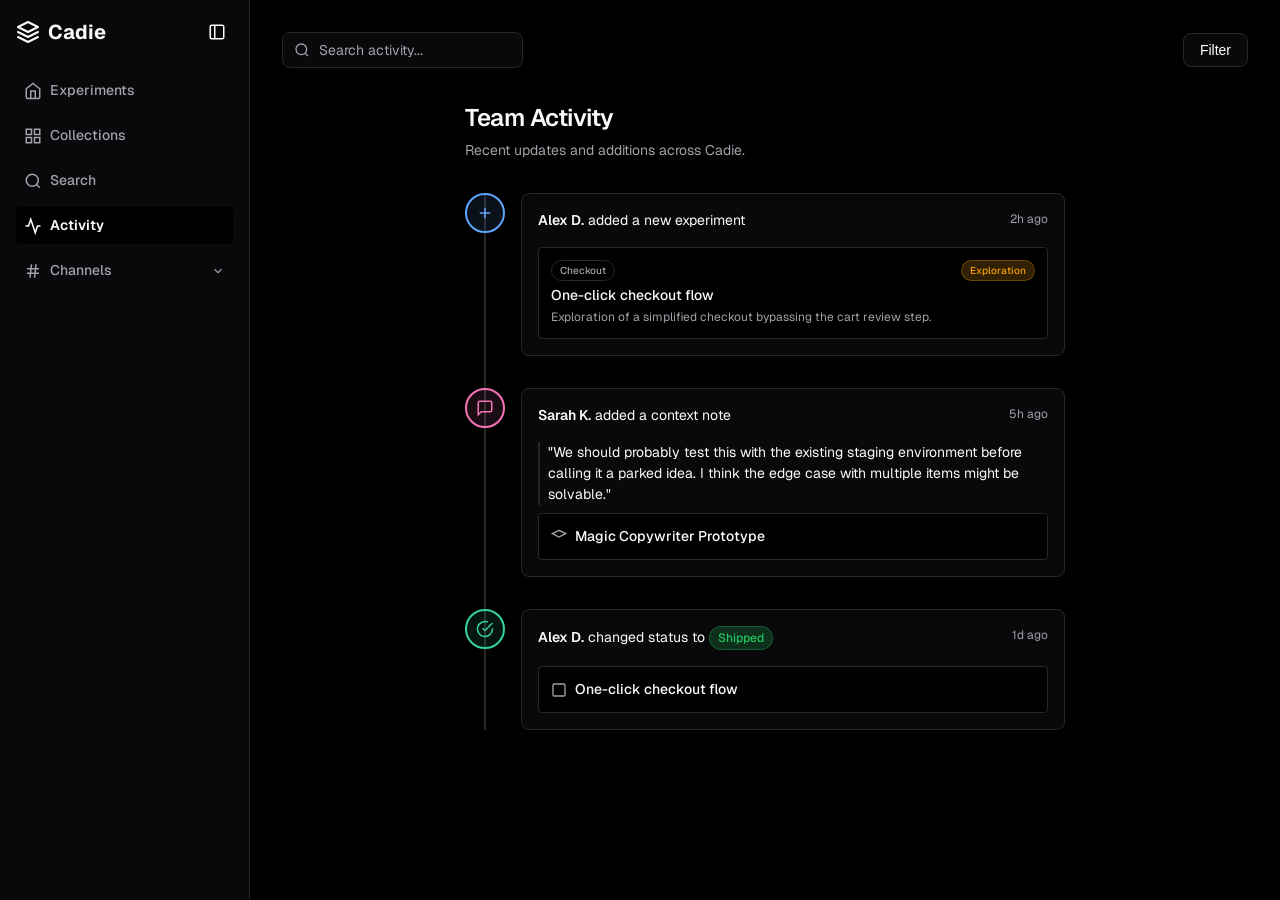
==== activity.html @ 3b946e6b "just a preview" ====
<!DOCTYPE html>
<html lang="en">
<head>
  <meta charset="UTF-8">
  <meta name="viewport" content="width=device-width, initial-scale=1.0">
  <title>Activity - Cadie</title>
  <link rel="stylesheet" href="style.css">
  <style>
    .activity-feed {
      max-width: 600px;
      margin: 0 auto;
      margin-top: var(--space-8);
      position: relative;
    }
    .activity-feed::before {
      content: '';
      position: absolute;
      top: 0;
      bottom: 0;
      left: 19px;
      width: 2px;
      background-color: var(--border);
      z-index: 0;
    }
    .activity-item {
      position: relative;
      display: flex;
      gap: var(--space-4);
      margin-bottom: var(--space-8);
      z-index: 1;
    }
    .activity-icon {
      width: 40px;
      height: 40px;
      border-radius: 50%;
      background-color: var(--surface);
      border: 2px solid var(--border);
      display: flex;
      align-items: center;
      justify-content: center;
      flex-shrink: 0;
      color: var(--text-muted);
    }
    .activity-icon.icon-new { color: #60a5fa; border-color: #60a5fa; background: rgba(96, 165, 250, 0.1); }
    .activity-icon.icon-comment { color: #f472b6; border-color: #f472b6; background: rgba(244, 114, 182, 0.1); }
    .activity-icon.icon-status { color: #34d399; border-color: #34d399; background: rgba(52, 211, 153, 0.1); }
    
    .activity-content {
      background-color: var(--surface);
      border: 1px solid var(--border);
      border-radius: var(--radius-md);
      padding: var(--space-4);
      flex: 1;
    }
    .activity-header {
      font-size: 14px;
      margin-bottom: var(--space-2);
    }
    .activity-header b {
      color: var(--text);
      font-weight: 600;
    }
    .activity-time {
      font-size: 12px;
      color: var(--text-muted);
    }
    .activity-card-preview {
      background-color: var(--bg);
      border: 1px solid var(--border);
      border-radius: var(--radius-sm);
      padding: var(--space-3);
      margin-top: var(--space-2);
      cursor: pointer;
      transition: border-color 0.2s;
    }
    .activity-card-preview:hover {
      border-color: var(--primary);
    }
    .activity-card-title {
      font-weight: 500;
      font-size: 14px;
      margin-bottom: 2px;
    }
  </style>
</head>
<body>
  
    <!-- Sidebar -->
  <aside class="sidebar" id="app-sidebar">
    <div class="brand-header">
      <div class="brand" style="margin-bottom: 0;">
        <svg width="24" height="24" viewBox="0 0 24 24" fill="none" stroke="currentColor" stroke-width="2" stroke-linecap="round" stroke-linejoin="round"><path d="M12 2L2 7l10 5 10-5-10-5zM2 17l10 5 10-5M2 12l10 5 10-5"/></svg>
        <span>Cadie</span>
      </div>
      <button class="btn btn-ghost" id="toggle-sidebar-btn" style="padding: 4px; height: 32px; width: 32px; display: flex; align-items: center; justify-content: center;">
        <svg width="18" height="18" viewBox="0 0 24 24" fill="none" stroke="currentColor" stroke-width="2"><rect x="3" y="3" width="18" height="18" rx="2" ry="2"/><line x1="9" y1="3" x2="9" y2="21"/></svg>
      </button>
    </div>
    
    <nav class="flex-col gap-2" style="width: 100%;">
      <a href="index.html" class="nav-link ">
        <svg width="18" height="18" viewBox="0 0 24 24" fill="none" stroke="currentColor" stroke-width="2"><path d="M3 9l9-7 9 7v11a2 2 0 0 1-2 2H5a2 2 0 0 1-2-2z"/><polyline points="9 22 9 12 15 12 15 22"/></svg>
        <span>Experiments</span>
      </a>
      <a href="collections.html" class="nav-link ">
        <svg width="18" height="18" viewBox="0 0 24 24" fill="none" stroke="currentColor" stroke-width="2"><rect x="3" y="3" width="7" height="7"/><rect x="14" y="3" width="7" height="7"/><rect x="14" y="14" width="7" height="7"/><rect x="3" y="14" width="7" height="7"/></svg>
        <span>Collections</span>
      </a>
      <a href="search.html" class="nav-link ">
        <svg width="18" height="18" viewBox="0 0 24 24" fill="none" stroke="currentColor" stroke-width="2"><circle cx="11" cy="11" r="8"/><line x1="21" y1="21" x2="16.65" y2="16.65"/></svg>
        <span>Search</span>
      </a>
      <a href="activity.html" class="nav-link active">
        <svg width="18" height="18" viewBox="0 0 24 24" fill="none" stroke="currentColor" stroke-width="2"><polyline points="22 12 18 12 15 21 9 3 6 12 2 12"/></svg>
        <span>Activity</span>
      </a>
      
      <!-- Channels Dropdown -->
      <div class="nav-dropdown">
        <a href="#" class="nav-link " id="channels-dropdown-btn">
          <svg width="18" height="18" viewBox="0 0 24 24" fill="none" stroke="currentColor" stroke-width="2"><line x1="4" y1="9" x2="20" y2="9"/><line x1="4" y1="15" x2="20" y2="15"/><line x1="10" y1="3" x2="8" y2="21"/><line x1="16" y1="3" x2="14" y2="21"/></svg>
          <span>Channels</span>
          <svg class="chevron" width="14" height="14" viewBox="0 0 24 24" fill="none" stroke="currentColor" stroke-width="2" style="margin-left: auto; transition: transform 0.2s;"><polyline points="6 9 12 15 18 9"/></svg>
        </a>
        <div class="dropdown-content" id="channels-dropdown-content" style="display: none; flex-direction: column; padding-left: 28px; gap: 2px; margin-top: 4px;">
          <div class="text-xs text-muted" style="margin-top: 8px; margin-bottom: 4px; text-transform: uppercase;">Core Product</div>
          <a href="collections-hybrid.html" class="nav-link" style="font-size: 13px; padding: 4px 8px;"><span># Checkout</span></a>
          <a href="collections-hybrid.html" class="nav-link" style="font-size: 13px; padding: 4px 8px;"><span># Onboarding</span></a>
          <a href="collections-hybrid.html" class="nav-link" style="font-size: 13px; padding: 4px 8px;"><span># Core UI</span></a>
          <div class="text-xs text-muted" style="margin-top: 8px; margin-bottom: 4px; text-transform: uppercase;">Innovation</div>
          <a href="collections-hybrid.html" class="nav-link" style="font-size: 13px; padding: 4px 8px;"><span># AI Features</span></a>
          <div class="text-xs text-muted" style="margin-top: 8px; margin-bottom: 4px; text-transform: uppercase;">Growth</div>
          <a href="collections-hybrid.html" class="nav-link" style="font-size: 13px; padding: 4px 8px;"><span># Growth</span></a>
          <a href="collections-hybrid.html" class="nav-link" style="font-size: 13px; padding: 4px 8px;"><span># Retention</span></a>
        </div>
      </div>
    </nav>
  </aside>

  <!-- Main Content -->
  <main class="main-content">
    <header class="header">
      <div class="search-bar">
        <svg width="16" height="16" viewBox="0 0 24 24" fill="none" stroke="currentColor" stroke-width="2"><circle cx="11" cy="11" r="8"/><line x1="21" y1="21" x2="16.65" y2="16.65"/></svg>
        <input type="text" class="input" placeholder="Search activity...">
      </div>
      <div class="flex gap-2">
        <button class="btn btn-outline">Filter</button>
      </div>
    </header>

    <div class="flex items-center justify-between" style="max-width: 600px; margin: 0 auto; margin-bottom: var(--space-6);">
      <div>
        <h1 class="text-2xl" style="font-size: 24px;">Team Activity</h1>
        <p class="text-muted text-sm" style="margin-top: 4px;">Recent updates and additions across Cadie.</p>
      </div>
    </div>

    <div class="activity-feed">
      
      <!-- Activity 1 -->
      <div class="activity-item">
        <div class="activity-icon icon-new">
          <svg width="18" height="18" viewBox="0 0 24 24" fill="none" stroke="currentColor" stroke-width="2"><line x1="12" y1="5" x2="12" y2="19"/><line x1="5" y1="12" x2="19" y2="12"/></svg>
        </div>
        <div class="activity-content">
          <div class="flex justify-between items-start">
            <div class="activity-header">
              <b>Alex D.</b> added a new experiment
            </div>
            <span class="activity-time">2h ago</span>
          </div>
          <div class="activity-card-preview" onclick="window.location.href='experiment.html'">
            <div class="flex items-center justify-between" style="margin-bottom: 4px;">
              <span class="badge" style="font-size: 10px;">Checkout</span>
              <span class="badge badge-warning" style="font-size: 10px;">Exploration</span>
            </div>
            <div class="activity-card-title">One-click checkout flow</div>
            <div class="text-xs text-muted">Exploration of a simplified checkout bypassing the cart review step.</div>
          </div>
        </div>
      </div>

      <!-- Activity 2 -->
      <div class="activity-item">
        <div class="activity-icon icon-comment">
          <svg width="18" height="18" viewBox="0 0 24 24" fill="none" stroke="currentColor" stroke-width="2"><path d="M21 15a2 2 0 0 1-2 2H7l-4 4V5a2 2 0 0 1 2-2h14a2 2 0 0 1 2 2z"/></svg>
        </div>
        <div class="activity-content">
          <div class="flex justify-between items-start">
            <div class="activity-header">
              <b>Sarah K.</b> added a context note
            </div>
            <span class="activity-time">5h ago</span>
          </div>
          <p class="text-sm" style="margin: 8px 0; padding-left: 8px; border-left: 2px solid var(--border);">
            "We should probably test this with the existing staging environment before calling it a parked idea. I think the edge case with multiple items might be solvable."
          </p>
          <div class="activity-card-preview" style="display:flex; align-items:center; gap: 8px;" onclick="window.location.href='experiment.html'">
            <svg width="16" height="16" viewBox="0 0 24 24" fill="none" stroke="currentColor" stroke-width="2" class="text-muted"><polygon points="12 2 2 7 12 12 22 7 12 2"/></svg>
            <span class="activity-card-title" style="margin:0;">Magic Copywriter Prototype</span>
          </div>
        </div>
      </div>

      <!-- Activity 3 -->
      <div class="activity-item">
        <div class="activity-icon icon-status">
          <svg width="18" height="18" viewBox="0 0 24 24" fill="none" stroke="currentColor" stroke-width="2"><path d="M22 11.08V12a10 10 0 1 1-5.93-9.14"/><polyline points="22 4 12 14.01 9 11.01"/></svg>
        </div>
        <div class="activity-content">
          <div class="flex justify-between items-start">
            <div class="activity-header">
              <b>Alex D.</b> changed status to <span class="badge badge-success">Shipped</span>
            </div>
            <span class="activity-time">1d ago</span>
          </div>
          <div class="activity-card-preview" style="display:flex; align-items:center; gap: 8px;" onclick="window.location.href='experiment.html'">
            <svg width="16" height="16" viewBox="0 0 24 24" fill="none" stroke="currentColor" stroke-width="2" class="text-muted"><rect x="3" y="3" width="18" height="18" rx="2" ry="2"/></svg>
            <span class="activity-card-title" style="margin:0;">One-click checkout flow</span>
          </div>
        </div>
      </div>

    </div>
  </main>

  <script src="app.js"></script>
</body>
</html>
---- style.css ----
@import url('https://fonts.googleapis.com/css2?family=Fira+Code&family=Geist:wght@100..900&display=swap');

:root {
  --primary: #FFFFFF;
  --secondary: #A1A1AA;
  --success: #22C55E;
  --warning: #F59E0B;
  --danger: #EF4444;
  --surface: #09090B;
  --text: #FAFAFA;
  --text-muted: #A1A1AA;
  --bg: #000000;
  --border: #27272A;
  --ring: rgba(255,255,255,0.2);
  
  --radius-sm: 4px;
  --radius-md: 8px;
  --radius-lg: 12px;
  
  --space-1: 4px;
  --space-2: 8px;
  --space-3: 12px;
  --space-4: 16px;
  --space-6: 24px;
  --space-8: 32px;

  --font-sans: 'Geist', sans-serif;
  --font-mono: 'Fira Code', monospace;
}

* {
  box-sizing: border-box;
  margin: 0;
  padding: 0;
}

body {
  font-family: var(--font-sans);
  color: var(--text);
  background-color: var(--bg);
  line-height: 1.5;
  -webkit-font-smoothing: antialiased;
  display: flex;
  height: 100vh;
  overflow: hidden;
}

h1, h2, h3, h4, h5, h6 {
  font-weight: 600;
  letter-spacing: -0.02em;
}

a {
  color: inherit;
  text-decoration: none;
}

/* Utilities */
.text-muted { color: var(--text-muted); }
.text-sm { font-size: 14px; }
.text-xs { font-size: 12px; }
.font-medium { font-weight: 500; }
.font-mono { font-family: var(--font-mono); }
.flex { display: flex; }
.flex-col { display: flex; flex-direction: column; }
.items-center { align-items: center; }
.justify-between { justify-content: space-between; }
.gap-2 { gap: var(--space-2); }
.gap-4 { gap: var(--space-4); }
.gap-6 { gap: var(--space-6); }
.w-full { width: 100%; }

/* Layout */
.sidebar {
  width: 250px;
  background-color: var(--surface);
  border-right: 1px solid var(--border);
  display: flex;
  flex-direction: column;
  padding: var(--space-4);
  transition: width 0.2s ease, padding 0.2s ease;
  flex-shrink: 0;
  z-index: 100;
}

.brand-header {
  display: flex;
  justify-content: space-between;
  align-items: center;
  margin-bottom: var(--space-6);
}

.sidebar.collapsed {
  width: 72px;
  padding: var(--space-4) var(--space-2);
}

.sidebar.collapsed .brand span {
  display: none;
}

.sidebar.collapsed .brand-header {
  flex-direction: column;
  gap: var(--space-4);
  align-items: center;
}

.sidebar.collapsed .nav-link span,
.sidebar.collapsed .chevron,
.sidebar.collapsed .nav-dropdown .dropdown-content {
  display: none !important;
}

.sidebar.collapsed .nav-link {
  justify-content: center;
  padding: var(--space-3);
  width: 48px;
  margin: 0 auto;
}

.sidebar.collapsed .nav-link svg {
  margin-right: 0 !important;
}

.main-content {
  flex: 1;
  overflow-y: auto;
  padding: var(--space-8);
}

/* Components: Buttons */
.btn {
  display: inline-flex;
  align-items: center;
  justify-content: center;
  padding: var(--space-2) var(--space-4);
  font-size: 14px;
  font-weight: 500;
  border-radius: var(--radius-md);
  cursor: pointer;
  transition: all 0.2s ease;
  border: 1px solid transparent;
  white-space: nowrap;
}

.btn:focus-visible {
  outline: none;
  box-shadow: 0 0 0 2px var(--surface), 0 0 0 4px var(--primary);
}

.btn-primary {
  background-color: var(--primary);
  color: var(--surface);
}

.btn-primary:hover {
  background-color: #e5e5e5;
}

.btn-outline {
  background-color: var(--surface);
  color: var(--primary);
  border-color: var(--border);
}

.btn-outline:hover {
  background-color: var(--bg);
}

.btn-ghost {
  background-color: transparent;
  color: var(--text);
}

.btn-ghost:hover {
  background-color: var(--bg);
}

/* Sidebar Navigation */
.brand {
  font-size: 20px;
  font-weight: 700;
  margin-bottom: var(--space-6);
  display: flex;
  align-items: center;
  gap: var(--space-2);
}

.nav-link {
  display: flex;
  align-items: center;
  gap: var(--space-2);
  padding: var(--space-2);
  border-radius: var(--radius-sm);
  color: var(--text-muted);
  font-weight: 500;
  font-size: 14px;
  transition: background 0.2s, color 0.2s;
}

.nav-link:hover {
  background-color: var(--bg);
  color: var(--text);
}

.nav-link.active {
  background-color: var(--bg);
  color: var(--primary);
  font-weight: 600;
}

/* Inputs */
.input {
  display: flex;
  width: 100%;
  border-radius: var(--radius-md);
  border: 1px solid var(--border);
  background-color: var(--surface);
  color: var(--text);
  padding: var(--space-2) var(--space-3);
  font-size: 14px;
  transition: border-color 0.2s;
  font-family: var(--font-sans);
}

.input::placeholder {
  color: var(--text-muted);
}

.input:focus {
  outline: none;
  border-color: var(--primary);
  box-shadow: 0 0 0 1px var(--primary);
}

.search-bar {
  position: relative;
  max-width: 400px;
}

.search-bar svg {
  position: absolute;
  left: 12px;
  top: 50%;
  transform: translateY(-50%);
  color: var(--text-muted);
}

.search-bar .input {
  padding-left: 36px;
}

/* Cards (Experiments) */
.card {
  background-color: var(--surface);
  border: 1px solid var(--border);
  border-radius: var(--radius-md);
  overflow: hidden;
  transition: box-shadow 0.2s, border-color 0.2s;
  cursor: pointer;
}

.card:hover {
  box-shadow: 0 4px 12px rgba(0,0,0,0.05);
  border-color: #d1d5db;
}

.card-image {
  width: 100%;
  height: 160px;
  background-color: var(--bg);
  object-fit: cover;
  border-bottom: 1px solid var(--border);
}

.card-content {
  padding: var(--space-4);
}

.card-title {
  font-size: 16px;
  font-weight: 600;
  margin-bottom: var(--space-1);
}

.card-desc {
  font-size: 14px;
  color: var(--text-muted);
  display: -webkit-box;
  -webkit-line-clamp: 2;
  -webkit-box-orient: vertical;
  overflow: hidden;
}

.badge {
  display: inline-flex;
  align-items: center;
  padding: 2px 8px;
  border-radius: 999px;
  font-size: 12px;
  font-weight: 500;
  background-color: var(--bg);
  color: var(--text-muted);
  border: 1px solid var(--border);
}

.badge-success { background-color: rgba(34, 197, 94, 0.2); color: var(--success); border-color: rgba(34, 197, 94, 0.3); }
.badge-warning { background-color: rgba(245, 158, 11, 0.2); color: var(--warning); border-color: rgba(245, 158, 11, 0.3); }
.badge-danger { background-color: rgba(239, 68, 68, 0.2); color: var(--danger); border-color: rgba(239, 68, 68, 0.3); }

.grid {
  display: grid;
  grid-template-columns: repeat(auto-fill, minmax(280px, 1fr));
  gap: var(--space-6);
}

/* Header */
.header {
  display: flex;
  justify-content: space-between;
  align-items: center;
  margin-bottom: var(--space-8);
}

/* Modal */
.modal-overlay {
  position: fixed;
  inset: 0;
  background-color: rgba(0,0,0,0.4);
  backdrop-filter: blur(2px);
  display: flex;
  align-items: center;
  justify-content: center;
  z-index: 50;
  opacity: 0;
  pointer-events: none;
  transition: opacity 0.2s ease;
}

.modal-overlay.active {
  opacity: 1;
  pointer-events: auto;
}

.modal-content {
  background-color: var(--surface);
  border-radius: var(--radius-lg);
  border: 1px solid var(--border);
  width: 100%;
  max-width: 500px;
  padding: var(--space-6);
  box-shadow: 0 10px 25px rgba(0,0,0,0.1);
  transform: translateY(10px) scale(0.98);
  transition: transform 0.2s ease;
}

.modal-overlay.active .modal-content {
  transform: translateY(0) scale(1);
}

.modal-header {
  display: flex;
  justify-content: space-between;
  align-items: center;
  margin-bottom: var(--space-4);
}

.modal-title {
  font-size: 18px;
  font-weight: 600;
}

.form-group {
  margin-bottom: var(--space-4);
}

.form-label {
  display: block;
  font-size: 14px;
  font-weight: 500;
  margin-bottom: var(--space-2);
}

textarea.input {
  min-height: 80px;
  resize: vertical;
}

/* Experiment Detail Specific */
.detail-header {
  margin-bottom: var(--space-6);
  padding-bottom: var(--space-6);
  border-bottom: 1px solid var(--border);
}

.detail-title {
  font-size: 32px;
  font-weight: 700;
  margin-bottom: var(--space-2);
}

.detail-meta {
  display: flex;
  gap: var(--space-4);
  align-items: center;
  color: var(--text-muted);
  font-size: 14px;
}

.content-section {
  margin-bottom: var(--space-8);
}

.content-section h2 {
  font-size: 20px;
  margin-bottom: var(--space-4);
  display: flex;
  align-items: center;
  gap: var(--space-2);
}

.artifact-box {
  background-color: var(--bg);
  border: 1px dashed var(--border);
  border-radius: var(--radius-md);
  padding: var(--space-8);
  display: flex;
  flex-direction: column;
  align-items: center;
  justify-content: center;
  color: var(--text-muted);
  gap: var(--space-2);
}

.artifact-box img {
  max-width: 100%;
  border-radius: var(--radius-sm);
  border: 1px solid var(--border);
}

.timeline {
  border-left: 2px solid var(--border);
  padding-left: var(--space-4);
  margin-left: var(--space-2);
  display: flex;
  flex-direction: column;
  gap: var(--space-4);
}

.timeline-item {
  position: relative;
}

.timeline-item::before {
  content: '';
  position: absolute;
  left: calc(var(--space-4) * -1 - 6px);
  top: 6px;
  width: 10px;
  height: 10px;
  border-radius: 50%;
  background-color: var(--primary);
  border: 2px solid var(--surface);
}

.back-link {
  display: inline-flex;
  align-items: center;
  gap: var(--space-2);
  color: var(--text-muted);
  font-size: 14px;
  margin-bottom: var(--space-6);
  transition: color 0.2s;
}

.back-link:hover {
  color: var(--primary);
}

/* Responsive Design */
@media (max-width: 768px) {
  .sidebar {
    position: absolute;
    height: 100vh;
    z-index: 200;
  }
  .sidebar.collapsed {
    width: 72px;
  }
  .main-content {
    margin-left: 72px;
    width: calc(100vw - 72px);
  }
  
  .header {
    flex-direction: column;
    align-items: stretch;
    gap: var(--space-4);
    margin-bottom: var(--space-6);
  }
  .search-bar { max-width: 100%; }
  .header > .flex { width: 100%; }
  .header > .flex > .btn { width: 100%; }

  main > .flex.items-center.justify-between {
    flex-direction: column;
    align-items: flex-start;
    gap: var(--space-4);
  }
  main > .flex.items-center.justify-between > .flex.gap-2 {
    width: 100%;
    flex-direction: row;
  }
  main > .flex.items-center.justify-between > .flex.gap-2 > .btn {
    flex: 1;
  }
  
  .detail-title { font-size: 24px; }
  .detail-meta {
    flex-direction: column;
    align-items: flex-start;
    gap: var(--space-2);
  }
  .detail-meta .btn { margin-left: 0 !important; width: 100%; margin-top: var(--space-2); }
  .content-section > .flex.gap-4 { flex-direction: column; gap: var(--space-2); }
  .content-section > .flex.gap-4 > .btn { width: 100%; }
  .activity-feed::before { left: 15px; }
  .activity-icon { width: 32px; height: 32px; }
  .activity-icon svg { width: 16px; height: 16px; }
  .activity-content { width: 100%; overflow: hidden; }
  .huge-search { font-size: 24px; }
  .modal-content { max-width: calc(100% - 32px); margin: 16px; padding: var(--space-4); }
  #new-experiment-form > .flex.gap-4 { flex-direction: column; gap: var(--space-4); }
  #search-results-grid .card.flex { flex-direction: column; }
  #search-results-grid .card.flex > div:first-child { width: 100% !important; height: 80px; border-right: none !important; border-bottom: 1px solid var(--border); }
}
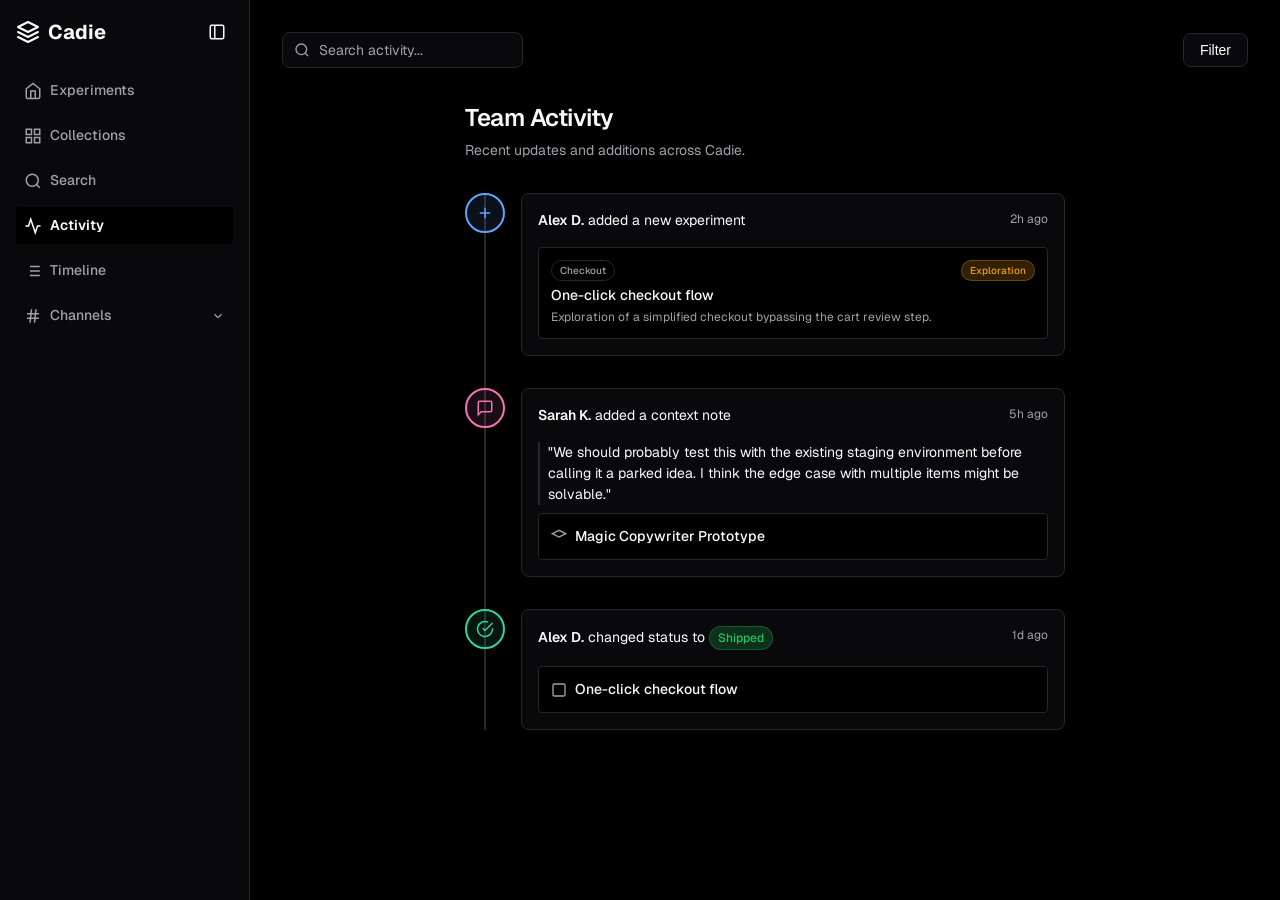
==== commit 9dd7331c: "added the timeline feature" ====
--- a/activity.html
+++ b/activity.html
@@ -113,6 +113,10 @@
       <a href="activity.html" class="nav-link active">
         <svg width="18" height="18" viewBox="0 0 24 24" fill="none" stroke="currentColor" stroke-width="2"><polyline points="22 12 18 12 15 21 9 3 6 12 2 12"/></svg>
         <span>Activity</span>
+      </a>
+      <a href="timeline.html" class="nav-link ">
+        <svg width="18" height="18" viewBox="0 0 24 24" fill="none" stroke="currentColor" stroke-width="2"><line x1="8" y1="6" x2="21" y2="6"/><line x1="8" y1="12" x2="21" y2="12"/><line x1="8" y1="18" x2="21" y2="18"/><line x1="3" y1="6" x2="3.01" y2="6"/><line x1="3" y1="12" x2="3.01" y2="12"/><line x1="3" y1="18" x2="3.01" y2="18"/></svg>
+        <span>Timeline</span>
       </a>
       
       <!-- Channels Dropdown -->
--- a/style.css
+++ b/style.css
@@ -331,7 +331,7 @@
   display: flex;
   align-items: center;
   justify-content: center;
-  z-index: 50;
+  z-index: 200;
   opacity: 0;
   pointer-events: none;
   transition: opacity 0.2s ease;
